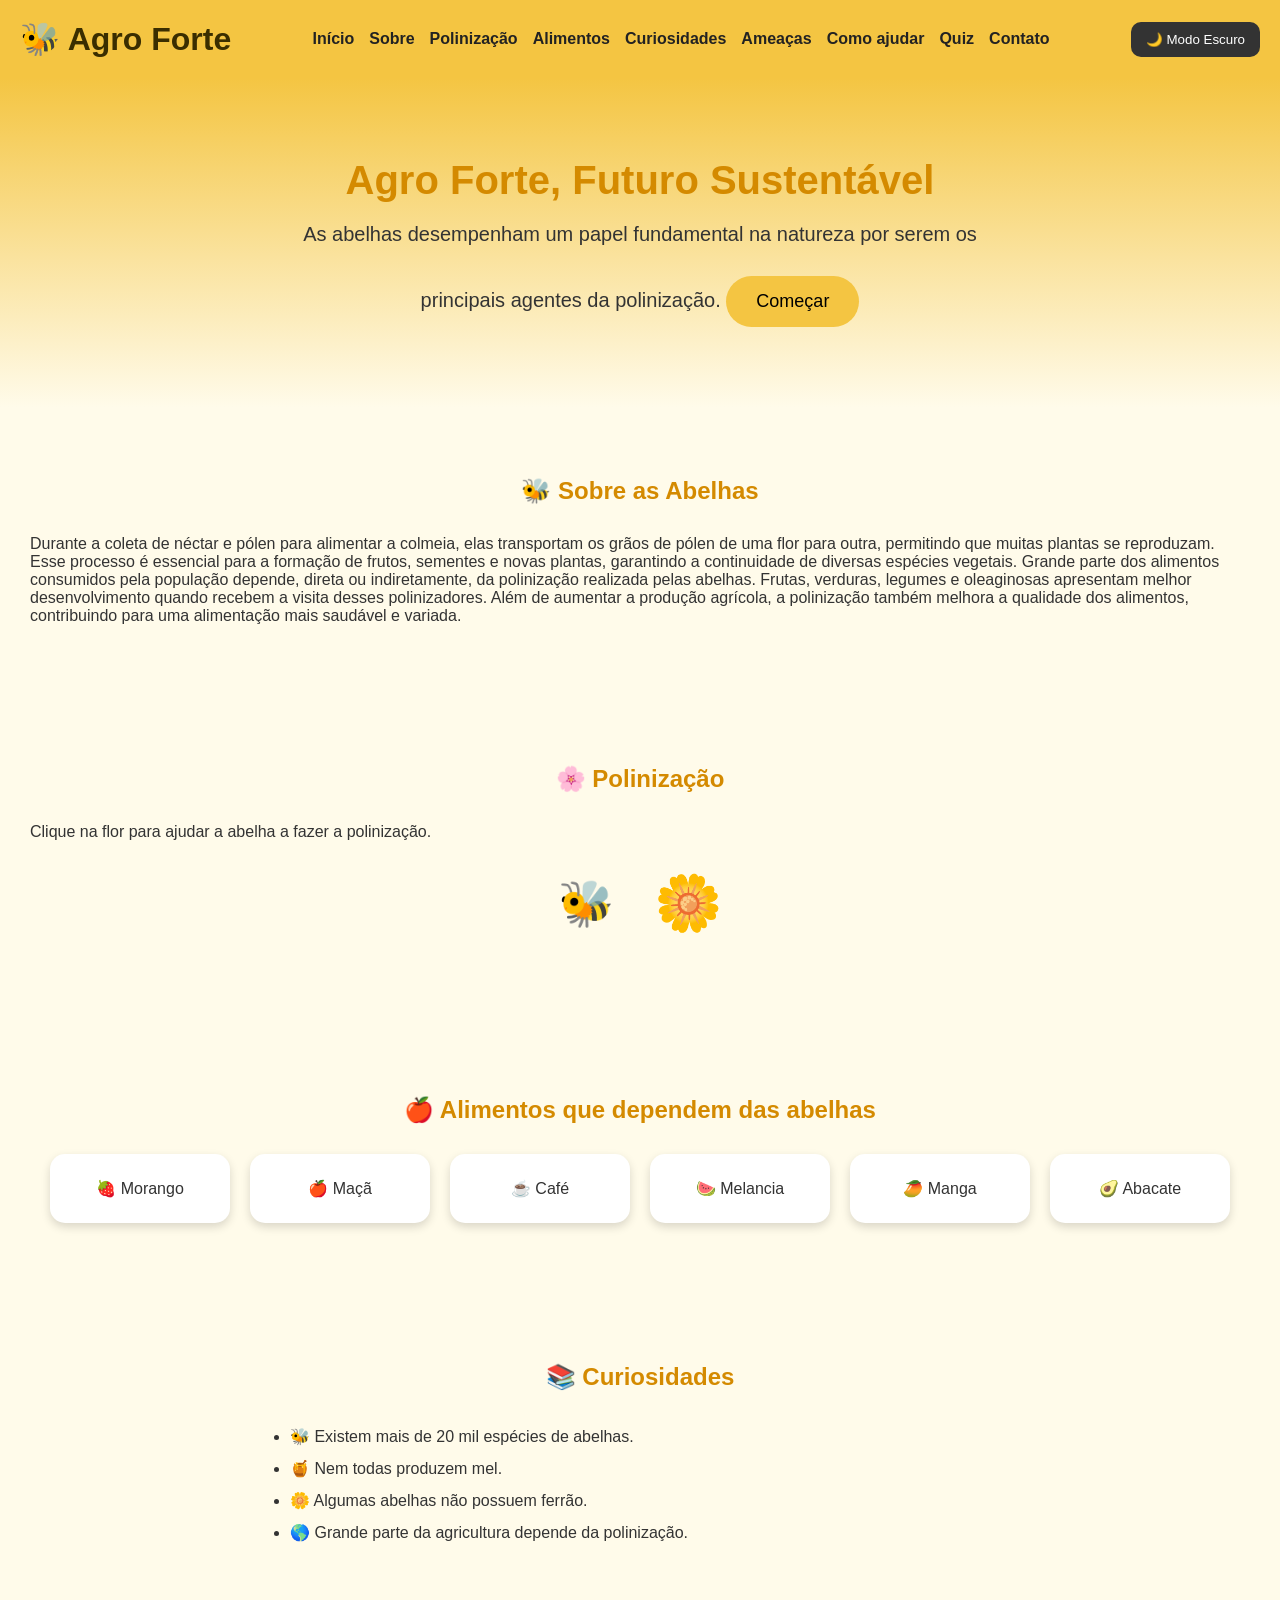
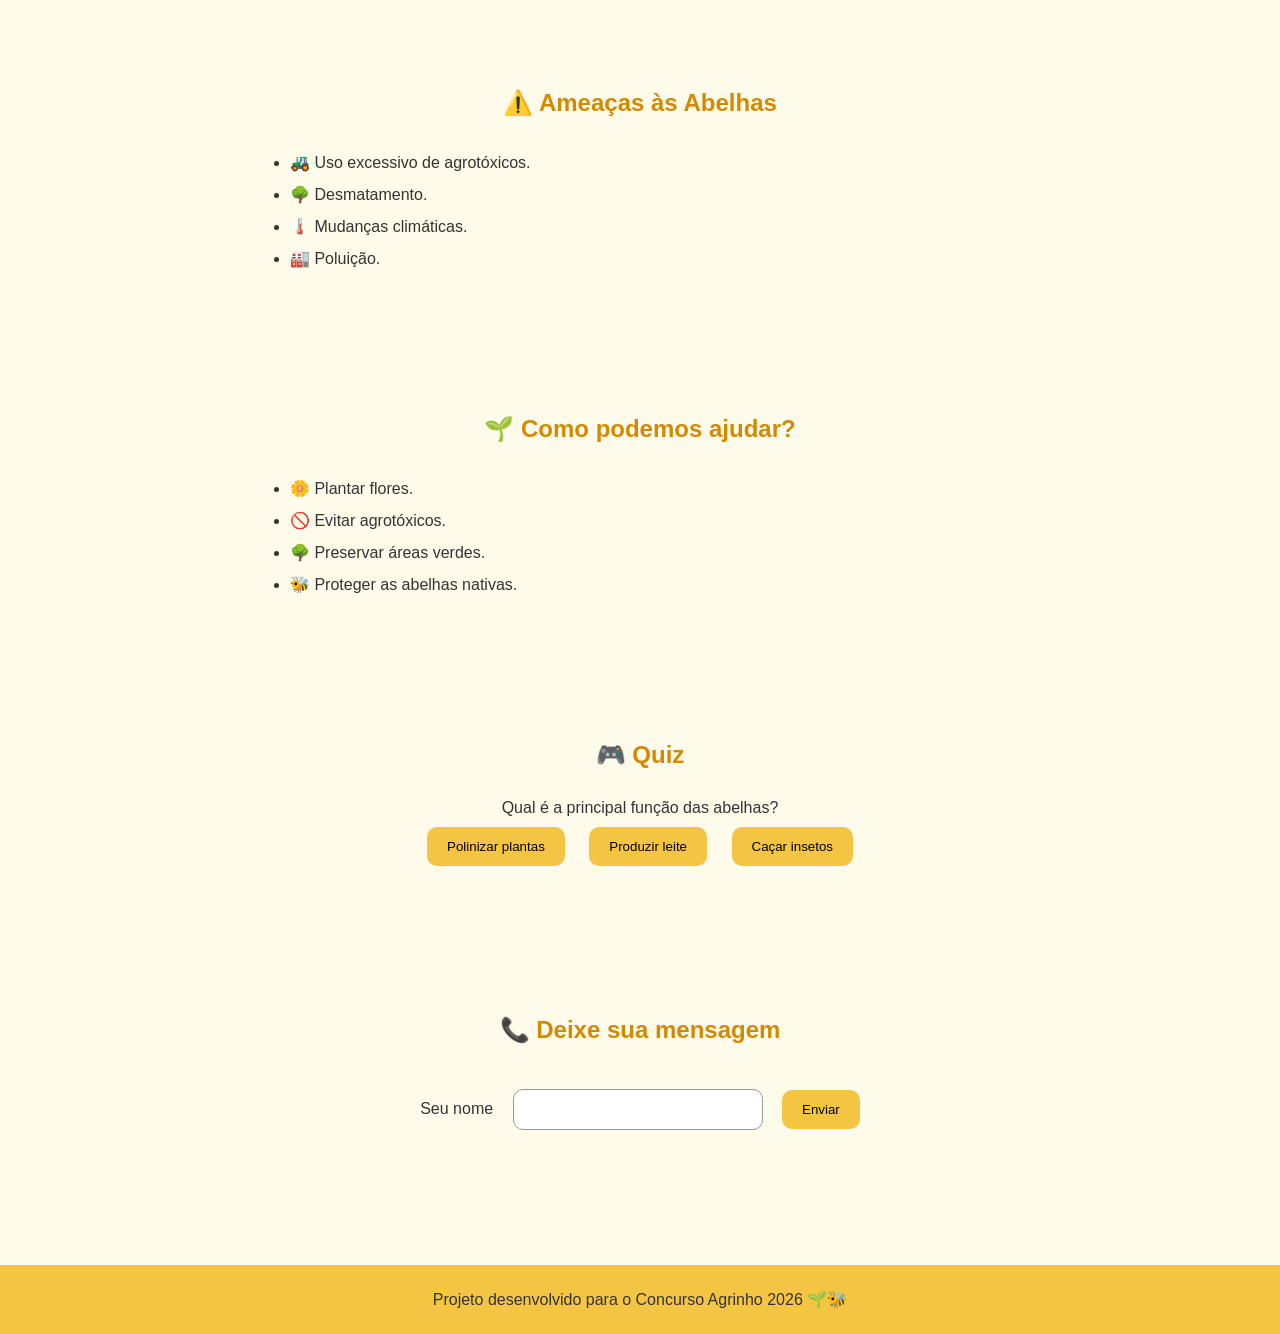
==== index.html @ 502b4820 "agro" ====
<!DOCTYPE html>
<html lang="pt-BR">
<head>
    <meta charset="UTF-8">
    <meta name="viewport" content="width=device-width, initial-scale=1.0">
    <title>Agro Forte - A Importância das Abelhas</title>

    <link rel="stylesheet" href="style.css">
</head>
<body>

<header>
    <h1>🐝 Agro Forte</h1>

    <nav>
        <a href="#inicio">Início</a>
        <a href="#sobre">Sobre</a>
        <a href="#polinizacao">Polinização</a>
        <a href="#alimentos">Alimentos</a>
        <a href="#curiosidades">Curiosidades</a>
        <a href="#ameacas">Ameaças</a>
        <a href="#ajudar">Como ajudar</a>
        <a href="#quiz">Quiz</a>
        <a href="#contato">Contato</a>
    </nav>

    <button id="modoEscuro">🌙 Modo Escuro</button>
</header>

<main>

<section id="inicio" class="banner">
    <h2>Agro Forte, Futuro Sustentável</h2>

    <p>
        As abelhas desempenham um papel fundamental na natureza por serem os principais agentes da polinização.

    <button onclick="document.getElementById('sobre').scrollIntoView({behavior:'smooth'})">
        Começar
    </button>
</section>

<section id="sobre">
    <h2>🐝 Sobre as Abelhas</h2>

    <p>
        Durante a coleta de néctar e pólen para alimentar a colmeia, elas transportam os grãos de pólen de uma flor para outra, permitindo que muitas plantas se reproduzam. Esse processo é essencial para a formação de frutos, sementes e novas plantas, garantindo a continuidade de diversas espécies vegetais.

Grande parte dos alimentos consumidos pela população depende, direta ou indiretamente, da polinização realizada pelas abelhas. Frutas, verduras, legumes e oleaginosas apresentam melhor desenvolvimento quando recebem a visita desses polinizadores. Além de aumentar a produção agrícola, a polinização também melhora a qualidade dos alimentos, contribuindo para uma alimentação mais saudável e variada.
    </p>
</section>

<section id="polinizacao">
    <h2>🌸 Polinização</h2>

    <p>
        Clique na flor para ajudar a abelha a fazer a polinização.
    </p>

    <div class="florArea">

        <div id="abelha">
            🐝
        </div>

        <button id="flor">
            🌼
        </button>

    </div>

    <p id="mensagemPolinizacao"></p>

</section>

<section id="alimentos">

<h2>🍎 Alimentos que dependem das abelhas</h2>

<div class="cards">

<div class="card">🍓 Morango</div>

<div class="card">🍎 Maçã</div>

<div class="card">☕ Café</div>

<div class="card">🍉 Melancia</div>

<div class="card">🥭 Manga</div>

<div class="card">🥑 Abacate</div>

</div>

</section>

<section id="curiosidades">

<h2>📚 Curiosidades</h2>

<ul>

<li>🐝 Existem mais de 20 mil espécies de abelhas.</li>

<li>🍯 Nem todas produzem mel.</li>

<li>🌼 Algumas abelhas não possuem ferrão.</li>

<li>🌎 Grande parte da agricultura depende da polinização.</li>

</ul>

</section>

<section id="ameacas">

<h2>⚠️ Ameaças às Abelhas</h2>

<ul>

<li>🚜 Uso excessivo de agrotóxicos.</li>

<li>🌳 Desmatamento.</li>

<li>🌡️ Mudanças climáticas.</li>

<li>🏭 Poluição.</li>

</ul>

</section>

<section id="ajudar">

<h2>🌱 Como podemos ajudar?</h2>

<ul>

<li>🌼 Plantar flores.</li>

<li>🚫 Evitar agrotóxicos.</li>

<li>🌳 Preservar áreas verdes.</li>

<li>🐝 Proteger as abelhas nativas.</li>

</ul>

</section>

<section id="quiz">

<h2>🎮 Quiz</h2>

<p>

Qual é a principal função das abelhas?

</p>

<button onclick="resposta(true)">Polinizar plantas</button>

<button onclick="resposta(false)">Produzir leite</button>

<button onclick="resposta(false)">Caçar insetos</button>

<p id="resultadoQuiz"></p>

</section>

<section id="contato">

<h2>📞 Deixe sua mensagem</h2>

<label>

Seu nome

</label>

<input
type="text"
id="nome">

<button onclick="cumprimentar()">

Enviar

</button>

<p id="saudacao"></p>

</section>

</main>

<footer>

<p>

Projeto desenvolvido para o Concurso Agrinho 2026 🌱🐝

</p>

</footer>

<script src="js/script.js"></script>

</body>
</html>
---- style.css ----
/* ===========================
   ESTILO GERAL
=========================== */

*{
    margin:0;
    padding:0;
    box-sizing:border-box;
    font-family:Arial, Helvetica, sans-serif;
}

html{
    scroll-behavior:smooth;
}

body{
    background:#FFFBEA;
    color:#333;
    transition:0.4s;
}

/* ===========================
   CABEÇALHO
=========================== */

header{
    background:#F4C542;
    display:flex;
    justify-content:space-between;
    align-items:center;
    flex-wrap:wrap;
    padding:20px;
    position:sticky;
    top:0;
    z-index:1000;
}

header h1{
    color:#3A2E00;
}

nav{
    display:flex;
    gap:15px;
    flex-wrap:wrap;
}

nav a{
    text-decoration:none;
    color:#222;
    font-weight:bold;
    transition:.3s;
}

nav a:hover{
    color:white;
    transform:scale(1.1);
}

#modoEscuro{
    padding:10px 15px;
    border:none;
    border-radius:10px;
    cursor:pointer;
    background:#333;
    color:white;
}

/* ===========================
   BANNER
=========================== */

.banner{
    text-align:center;
    padding:80px 20px;
    background:linear-gradient(#F4C542,#FFFBEA);
}

.banner h2{
    font-size:40px;
    margin-bottom:20px;
}

.banner p{
    max-width:700px;
    margin:auto;
    font-size:20px;
}

.banner button{
    margin-top:30px;
    padding:15px 30px;
    border:none;
    border-radius:30px;
    cursor:pointer;
    background:#F4C542;
    font-size:18px;
    transition:.3s;
}

.banner button:hover{
    transform:scale(1.05);
}

/* ===========================
   SEÇÕES
=========================== */

section{
    padding:70px 30px;
}

section h2{
    text-align:center;
    margin-bottom:30px;
    color:#D48A00;
}

/* ===========================
   POLINIZAÇÃO
=========================== */

.florArea{
    display:flex;
    justify-content:center;
    align-items:center;
    gap:40px;
    margin-top:30px;
}

#abelha{
    font-size:45px;
    transition:1.2s;
}

#flor{
    font-size:55px;
    background:none;
    border:none;
    cursor:pointer;
    transition:.3s;
}

#flor:hover{
    transform:scale(1.2);
}

#mensagemPolinizacao{
    text-align:center;
    margin-top:20px;
    font-weight:bold;
}

/* ===========================
   CARDS
=========================== */

.cards{
    display:flex;
    justify-content:center;
    flex-wrap:wrap;
    gap:20px;
}

.card{
    background:white;
    width:180px;
    padding:25px;
    border-radius:15px;
    text-align:center;
    box-shadow:0 4px 10px rgba(0,0,0,.15);
    transition:.3s;
    cursor:pointer;
}

.card:hover{
    transform:translateY(-10px);
}

/* ===========================
   LISTAS
=========================== */

ul{
    max-width:700px;
    margin:auto;
    line-height:2;
}

/* ===========================
   QUIZ
=========================== */

#quiz{
    text-align:center;
}

#quiz button{
    margin:10px;
    padding:12px 20px;
    border:none;
    border-radius:10px;
    cursor:pointer;
    background:#F4C542;
    transition:.3s;
}

#quiz button:hover{
    transform:scale(1.08);
}

/* ===========================
   CONTATO
=========================== */

#contato{
    text-align:center;
}

input{
    padding:12px;
    width:250px;
    margin:15px;
    border-radius:10px;
    border:1px solid #999;
}

#contato button{
    padding:12px 20px;
    border:none;
    border-radius:10px;
    cursor:pointer;
    background:#F4C542;
}

/* ===========================
   RODAPÉ
=========================== */

footer{
    background:#F4C542;
    padding:25px;
    text-align:center;
    margin-top:50px;
}

/* ===========================
   MODO ESCURO
=========================== */

.dark{
    background:#1E1E1E;
    color:white;
}

.dark header{
    background:#222;
}

.dark footer{
    background:#222;
}

.dark .card{
    background:#333;
    color:white;
}

/* ===========================
   RESPONSIVIDADE
=========================== */

@media(max-width:768px){

header{
    flex-direction:column;
}

nav{
    justify-content:center;
    margin:20px 0;
}

.banner h2{
    font-size:30px;
}

.banner p{
    font-size:18px;
}

.florArea{
    flex-direction:column;
}

.cards{
    flex-direction:column;
    align-items:center;
}

.card{
    width:90%;
}

}
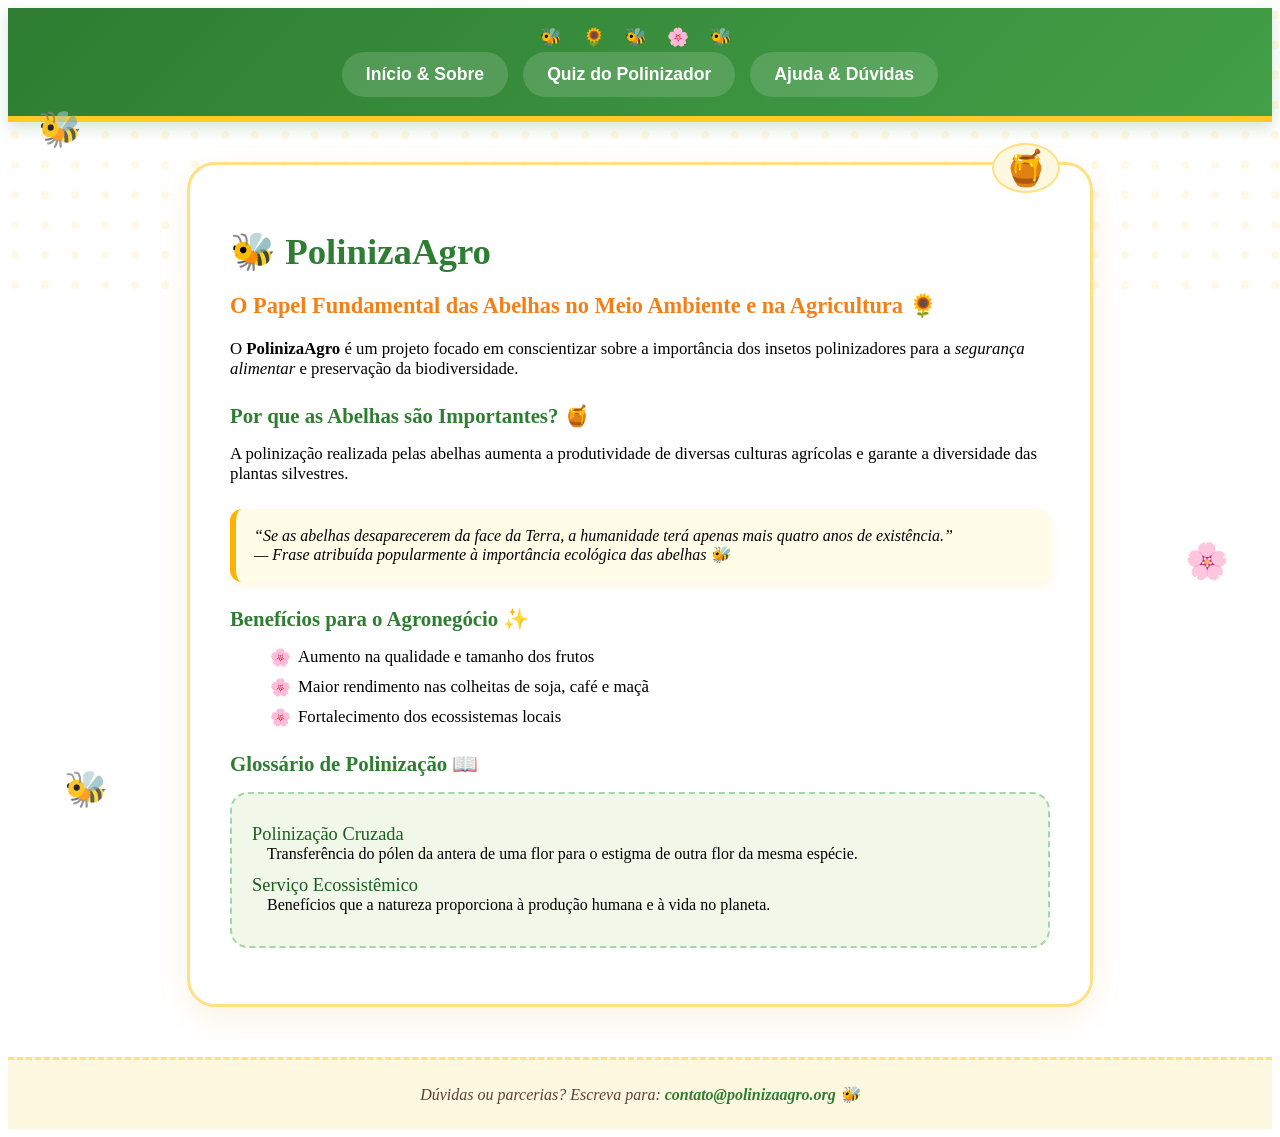
==== commit 0375dee4: "agrinhoo" ====
--- a/index.html
+++ b/index.html
@@ -2,210 +2,61 @@
 <html lang="pt-BR">
 <head>
     <meta charset="UTF-8">
-    <meta name="viewport" content="width=device-width, initial-scale=1.0">
-    <title>Agro Forte - A Importância das Abelhas</title>
-
+    <title>PolinizaAgro - O Poder das Abelhas no Campo</title>
     <link rel="stylesheet" href="style.css">
 </head>
 <body>
 
-<header>
-    <h1>🐝 Agro Forte</h1>
+    <!-- Elementos Fofos de Abelhas Flutuantes -->
+    <div class="bee-decoration bee-1">🐝</div>
+    <div class="bee-decoration bee-2">🌸</div>
+    <div class="bee-decoration bee-3">🐝</div>
 
-    <nav>
-        <a href="#inicio">Início</a>
-        <a href="#sobre">Sobre</a>
-        <a href="#polinizacao">Polinização</a>
-        <a href="#alimentos">Alimentos</a>
-        <a href="#curiosidades">Curiosidades</a>
-        <a href="#ameacas">Ameaças</a>
-        <a href="#ajudar">Como ajudar</a>
-        <a href="#quiz">Quiz</a>
-        <a href="#contato">Contato</a>
-    </nav>
+    <header>
+        <nav>
+            <a href="index.html">Início & Sobre</a>
+            <a href="quiz.html">Quiz do Polinizador</a>
+            <a href="ajuda.html">Ajuda & Dúvidas</a>
+        </nav>
+    </header>
 
-    <button id="modoEscuro">🌙 Modo Escuro</button>
-</header>
+    <main>
+        <h1>🐝 PolinizaAgro</h1>
+        <h2>O Papel Fundamental das Abelhas no Meio Ambiente e na Agricultura 🌻</h2>
 
-<main>
+        <p>O <strong>PolinizaAgro</strong> é um projeto focado em conscientizar sobre a importância dos insetos polinizadores para a <em>segurança alimentar</em> e preservação da biodiversidade.</p>
 
-<section id="inicio" class="banner">
-    <h2>Agro Forte, Futuro Sustentável</h2>
+        <h3>Por que as Abelhas são Importantes? 🍯</h3>
+        <p>A polinização realizada pelas abelhas aumenta a produtividade de diversas culturas agrícolas e garante a diversidade das plantas silvestres.</p>
 
-    <p>
-        As abelhas desempenham um papel fundamental na natureza por serem os principais agentes da polinização.
+        <blockquote>
+            <q>Se as abelhas desaparecerem da face da Terra, a humanidade terá apenas mais quatro anos de existência.</q>
+            <br>
+            <cite>— Frase atribuída popularmente à importância ecológica das abelhas 🐝</cite>
+        </blockquote>
 
-    <button onclick="document.getElementById('sobre').scrollIntoView({behavior:'smooth'})">
-        Começar
-    </button>
-</section>
+        <h3>Benefícios para o Agronegócio ✨</h3>
+        <ul>
+            <li>Aumento na qualidade e tamanho dos frutos</li>
+            <li>Maior rendimento nas colheitas de soja, café e maçã</li>
+            <li>Fortalecimento dos ecossistemas locais</li>
+        </ul>
 
-<section id="sobre">
-    <h2>🐝 Sobre as Abelhas</h2>
+        <h3>Glossário de Polinização 📖</h3>
+        <dl>
+            <dt>Polinização Cruzada</dt>
+            <dd>Transferência do pólen da antera de uma flor para o estigma de outra flor da mesma espécie.</dd>
+            
+            <dt>Serviço Ecossistêmico</dt>
+            <dd>Benefícios que a natureza proporciona à produção humana e à vida no planeta.</dd>
+        </dl>
+    </main>
 
-    <p>
-        Durante a coleta de néctar e pólen para alimentar a colmeia, elas transportam os grãos de pólen de uma flor para outra, permitindo que muitas plantas se reproduzam. Esse processo é essencial para a formação de frutos, sementes e novas plantas, garantindo a continuidade de diversas espécies vegetais.
-
-Grande parte dos alimentos consumidos pela população depende, direta ou indiretamente, da polinização realizada pelas abelhas. Frutas, verduras, legumes e oleaginosas apresentam melhor desenvolvimento quando recebem a visita desses polinizadores. Além de aumentar a produção agrícola, a polinização também melhora a qualidade dos alimentos, contribuindo para uma alimentação mais saudável e variada.
-    </p>
-</section>
-
-<section id="polinizacao">
-    <h2>🌸 Polinização</h2>
-
-    <p>
-        Clique na flor para ajudar a abelha a fazer a polinização.
-    </p>
-
-    <div class="florArea">
-
-        <div id="abelha">
-            🐝
-        </div>
-
-        <button id="flor">
-            🌼
-        </button>
-
-    </div>
-
-    <p id="mensagemPolinizacao"></p>
-
-</section>
-
-<section id="alimentos">
-
-<h2>🍎 Alimentos que dependem das abelhas</h2>
-
-<div class="cards">
-
-<div class="card">🍓 Morango</div>
-
-<div class="card">🍎 Maçã</div>
-
-<div class="card">☕ Café</div>
-
-<div class="card">🍉 Melancia</div>
-
-<div class="card">🥭 Manga</div>
-
-<div class="card">🥑 Abacate</div>
-
-</div>
-
-</section>
-
-<section id="curiosidades">
-
-<h2>📚 Curiosidades</h2>
-
-<ul>
-
-<li>🐝 Existem mais de 20 mil espécies de abelhas.</li>
-
-<li>🍯 Nem todas produzem mel.</li>
-
-<li>🌼 Algumas abelhas não possuem ferrão.</li>
-
-<li>🌎 Grande parte da agricultura depende da polinização.</li>
-
-</ul>
-
-</section>
-
-<section id="ameacas">
-
-<h2>⚠️ Ameaças às Abelhas</h2>
-
-<ul>
-
-<li>🚜 Uso excessivo de agrotóxicos.</li>
-
-<li>🌳 Desmatamento.</li>
-
-<li>🌡️ Mudanças climáticas.</li>
-
-<li>🏭 Poluição.</li>
-
-</ul>
-
-</section>
-
-<section id="ajudar">
-
-<h2>🌱 Como podemos ajudar?</h2>
-
-<ul>
-
-<li>🌼 Plantar flores.</li>
-
-<li>🚫 Evitar agrotóxicos.</li>
-
-<li>🌳 Preservar áreas verdes.</li>
-
-<li>🐝 Proteger as abelhas nativas.</li>
-
-</ul>
-
-</section>
-
-<section id="quiz">
-
-<h2>🎮 Quiz</h2>
-
-<p>
-
-Qual é a principal função das abelhas?
-
-</p>
-
-<button onclick="resposta(true)">Polinizar plantas</button>
-
-<button onclick="resposta(false)">Produzir leite</button>
-
-<button onclick="resposta(false)">Caçar insetos</button>
-
-<p id="resultadoQuiz"></p>
-
-</section>
-
-<section id="contato">
-
-<h2>📞 Deixe sua mensagem</h2>
-
-<label>
-
-Seu nome
-
-</label>
-
-<input
-type="text"
-id="nome">
-
-<button onclick="cumprimentar()">
-
-Enviar
-
-</button>
-
-<p id="saudacao"></p>
-
-</section>
-
-</main>
-
-<footer>
-
-<p>
-
-Projeto desenvolvido para o Concurso Agrinho 2026 🌱🐝
-
-</p>
-
-</footer>
-
-<script src="js/script.js"></script>
+    <footer>
+        <address>
+            Dúvidas ou parcerias? Escreva para: <a href="mailto:contato@polinizaagro.org">contato@polinizaagro.org</a> 🐝
+        </address>
+    </footer>
 
 </body>
 </html>
--- a/style.css
+++ b/style.css
@@ -1,305 +1,318 @@
-/* ===========================
-   ESTILO GERAL
-=========================== */
-
-*{
-    margin:0;
-    padding:0;
-    box-sizing:border-box;
-    font-family:Arial, Helvetica, sans-serif;
-}
-
-html{
-    scroll-behavior:smooth;
-}
-
-body{
-    background:#FFFBEA;
-    color:#333;
-    transition:0.4s;
-}
-
-/* ===========================
-   CABEÇALHO
-=========================== */
-
-header{
-    background:#F4C542;
-    display:flex;
-    justify-content:space-between;
-    align-items:center;
-    flex-wrap:wrap;
-    padding:20px;
-    position:sticky;
-    top:0;
-    z-index:1000;
-}
-
-header h1{
-    color:#3A2E00;
-}
-
-nav{
-    display:flex;
-    gap:15px;
-    flex-wrap:wrap;
-}
-
-nav a{
-    text-decoration:none;
-    color:#222;
-    font-weight:bold;
-    transition:.3s;
-}
-
-nav a:hover{
-    color:white;
-    transform:scale(1.1);
-}
-
-#modoEscuro{
-    padding:10px 15px;
-    border:none;
-    border-radius:10px;
-    cursor:pointer;
-    background:#333;
-    color:white;
-}
-
-/* ===========================
-   BANNER
-=========================== */
-
-.banner{
-    text-align:center;
-    padding:80px 20px;
-    background:linear-gradient(#F4C542,#FFFBEA);
-}
-
-.banner h2{
-    font-size:40px;
-    margin-bottom:20px;
-}
-
-.banner p{
-    max-width:700px;
-    margin:auto;
-    font-size:20px;
-}
-
-.banner button{
-    margin-top:30px;
-    padding:15px 30px;
-    border:none;
-    border-radius:30px;
-    cursor:pointer;
-    background:#F4C542;
-    font-size:18px;
-    transition:.3s;
-}
-
-.banner button:hover{
-    transform:scale(1.05);
-}
-
-/* ===========================
-   SEÇÕES
-=========================== */
-
-section{
-    padding:70px 30px;
-}
-
-section h2{
-    text-align:center;
-    margin-bottom:30px;
-    color:#D48A00;
-}
-
-/* ===========================
-   POLINIZAÇÃO
-=========================== */
-
-.florArea{
-    display:flex;
-    justify-content:center;
-    align-items:center;
-    gap:40px;
-    margin-top:30px;
-}
-
-#abelha{
-    font-size:45px;
-    transition:1.2s;
-}
-
-#flor{
-    font-size:55px;
-    background:none;
-    border:none;
-    cursor:pointer;
-    transition:.3s;
-}
-
-#flor:hover{
-    transform:scale(1.2);
-}
-
-#mensagemPolinizacao{
-    text-align:center;
-    margin-top:20px;
-    font-weight:bold;
-}
-
-/* ===========================
-   CARDS
-=========================== */
-
-.cards{
-    display:flex;
-    justify-content:center;
-    flex-wrap:wrap;
-    gap:20px;
-}
-
-.card{
-    background:white;
-    width:180px;
-    padding:25px;
-    border-radius:15px;
-    text-align:center;
-    box-shadow:0 4px 10px rgba(0,0,0,.15);
-    transition:.3s;
-    cursor:pointer;
-}
-
-.card:hover{
-    transform:translateY(-10px);
-}
-
-/* ===========================
-   LISTAS
-=========================== */
-
-ul{
-    max-width:700px;
-    margin:auto;
-    line-height:2;
-}
-
-/* ===========================
-   QUIZ
-=========================== */
-
-#quiz{
-    text-align:center;
-}
-
-#quiz button{
-    margin:10px;
-    padding:12px 20px;
-    border:none;
-    border-radius:10px;
-    cursor:pointer;
-    background:#F4C542;
-    transition:.3s;
-}
-
-#quiz button:hover{
-    transform:scale(1.08);
-}
-
-/* ===========================
-   CONTATO
-=========================== */
-
-#contato{
-    text-align:center;
-}
-
-input{
-    padding:12px;
-    width:250px;
-    margin:15px;
-    border-radius:10px;
-    border:1px solid #999;
-}
-
-#contato button{
-    padding:12px 20px;
-    border:none;
-    border-radius:10px;
-    cursor:pointer;
-    background:#F4C542;
-}
-
-/* ===========================
-   RODAPÉ
-=========================== */
-
-footer{
-    background:#F4C542;
-    padding:25px;
-    text-align:center;
-    margin-top:50px;
-}
-
-/* ===========================
-   MODO ESCURO
-=========================== */
-
-.dark{
-    background:#1E1E1E;
-    color:white;
-}
-
-.dark header{
-    background:#222;
-}
-
-.dark footer{
-    background:#222;
-}
-
-.dark .card{
-    background:#333;
-    color:white;
-}
-
-/* ===========================
-   RESPONSIVIDADE
-=========================== */
-
-@media(max-width:768px){
-
-header{
-    flex-direction:column;
-}
-
-nav{
-    justify-content:center;
-    margin:20px 0;
-}
-
-.banner h2{
-    font-size:30px;
-}
-
-.banner p{
-    font-size:18px;
-}
-
-.florArea{
-    flex-direction:column;
-}
-
-.cards{
-    flex-direction:column;
-    align-items:center;
-}
-
-.card{
-    width:90%;
-}
-
+margin: 0;
+    padding: 0;
+    box-sizing: border-box;
+}
+
+body {
+    font-family: 'Quicksand', 'Segoe UI', sans-serif;
+    line-height: 1.7;
+    background-color: #fdfaf3;
+    color: #4a3f35;
+    position: relative;
+    overflow-x: hidden;
+}
+
+/* Fundo com favo de mel sutil no topo */
+body::before {
+    content: "";
+    position: absolute;
+    top: 0;
+    left: 0;
+    right: 0;
+    height: 300px;
+    background: radial-gradient(circle, rgba(255, 213, 79, 0.15) 20%, transparent 20%);
+    background-size: 30px 30px;
+    z-index: -1;
+}
+
+/* Animação de Abelhinha Flutuante de Fundo */
+.bee-decoration {
+    position: fixed;
+    font-size: 2.2rem;
+    pointer-events: none;
+    z-index: 100;
+    animation: floatBee 6s ease-in-out infinite alternate;
+    opacity: 0.85;
+}
+
+.bee-1 { top: 12%; left: 3%; animation-delay: 0s; }
+.bee-2 { top: 60%; right: 4%; animation-delay: 2s; }
+.bee-3 { bottom: 10%; left: 5%; animation-delay: 4s; }
+
+@keyframes floatBee {
+    0% { transform: translateY(0px) rotate(-5deg) scale(1); }
+    50% { transform: translateY(-18px) rotate(8deg) scale(1.05); }
+    100% { transform: translateY(0px) rotate(-5deg) scale(1); }
+}
+
+/* Cabeçalho e Menu */
+header {
+    background: linear-gradient(135deg, #2e7d32 0%, #43a047 100%);
+    padding: 1.2rem 1rem;
+    box-shadow: 0 6px 15px rgba(46, 125, 50, 0.2);
+    border-bottom: 6px solid #ffca28;
+    text-align: center;
+}
+
+header::before {
+    content: "🐝 🌻 🐝 🌸 🐝";
+    display: block;
+    font-size: 1.1rem;
+    margin-bottom: 4px;
+    letter-spacing: 8px;
+}
+
+nav {
+    display: flex;
+    justify-content: center;
+    gap: 15px;
+    flex-wrap: wrap;
+}
+
+nav a {
+    color: #ffffff;
+    text-decoration: none;
+    font-weight: 700;
+    font-family: 'Fredoka', sans-serif;
+    font-size: 1.1rem;
+    padding: 10px 22px;
+    border-radius: 25px;
+    background-color: rgba(255, 255, 255, 0.15);
+    transition: all 0.3s cubic-bezier(0.175, 0.885, 0.32, 1.275);
+    border: 2px solid transparent;
+}
+
+nav a:hover {
+    background-color: #ffca28;
+    color: #3e2723;
+    transform: translateY(-3px) scale(1.05);
+    border-color: #ffe082;
+    box-shadow: 0 4px 10px rgba(255, 202, 40, 0.4);
+}
+
+/* Container Principal Card Fofo */
+main {
+    max-width: 820px;
+    margin: 40px auto;
+    background: #ffffff;
+    padding: 40px;
+    border-radius: 28px;
+    box-shadow: 0 10px 30px rgba(212, 160, 23, 0.12);
+    border: 3px solid #ffe082;
+    position: relative;
+}
+
+main::after {
+    content: "🍯";
+    position: absolute;
+    top: -22px;
+    right: 30px;
+    font-size: 2.2rem;
+    background: #fff8e1;
+    padding: 2px 10px;
+    border-radius: 50%;
+    border: 2px solid #ffe082;
+}
+
+/* Títulos Fofos */
+h1 {
+    font-family: 'Fredoka', cursive;
+    color: #2e7d32;
+    font-size: 2.3rem;
+    margin-bottom: 8px;
+    display: flex;
+    align-items: center;
+    gap: 10px;
+}
+
+h2 {
+    font-family: 'Fredoka', cursive;
+    color: #f57f17;
+    margin-bottom: 20px;
+    font-size: 1.4rem;
+    font-weight: 600;
+}
+
+h3 {
+    font-family: 'Fredoka', cursive;
+    color: #2e7d32;
+    margin-top: 25px;
+    margin-bottom: 12px;
+    font-size: 1.3rem;
+}
+
+p {
+    margin-bottom: 16px;
+    font-size: 1.05rem;
+}
+
+/* Citação / Quadro Mel */
+blockquote {
+    background-color: #fffde7;
+    border-left: 6px solid #ffb300;
+    padding: 18px;
+    margin: 25px 0;
+    border-radius: 12px;
+    font-style: italic;
+    box-shadow: 2px 4px 10px rgba(255, 179, 0, 0.1);
+}
+
+/* Listas com ícones de flores */
+ul {
+    list-style: none;
+    margin-bottom: 25px;
+}
+
+ul li {
+    padding-left: 28px;
+    position: relative;
+    margin-bottom: 10px;
+    font-size: 1.05rem;
+}
+
+ul li::before {
+    content: "🌸";
+    position: absolute;
+    left: 0;
+    top: 0;
+}
+
+ol {
+    margin-left: 20px;
+    margin-bottom: 25px;
+}
+
+ol li {
+    margin-bottom: 12px;
+    padding-left: 5px;
+}
+
+/* Glossário Fofo */
+dl {
+    background: #f1f8e9;
+    padding: 20px;
+    border-radius: 18px;
+    border: 2px dashed #a5d6a7;
+}
+
+dt {
+    font-family: 'Fredoka', cursive;
+    color: #1b5e20;
+    font-size: 1.15rem;
+    margin-top: 10px;
+}
+
+dd {
+    margin-left: 15px;
+    margin-bottom: 12px;
+}
+
+/* Código em destaque */
+pre {
+    background-color: #3e2723;
+    color: #ffe082;
+    padding: 18px;
+    border-radius: 14px;
+    overflow-x: auto;
+    border: 2px solid #8d6e63;
+}
+
+code {
+    font-family: 'Courier New', Courier, monospace;
+}
+
+/* Estilização do Quiz Fofo */
+.question-block {
+    background: #fff8e1;
+    border: 2px solid #ffe082;
+    padding: 22px;
+    border-radius: 20px;
+    margin-bottom: 25px;
+    transition: transform 0.2s;
+}
+
+.question-block:hover {
+    transform: translateY(-2px);
+}
+
+.option-label {
+    display: flex;
+    align-items: center;
+    gap: 10px;
+    margin: 12px 0;
+    padding: 10px 15px;
+    background: #ffffff;
+    border-radius: 12px;
+    border: 1px solid #ffecb3;
+    cursor: pointer;
+    font-size: 1.05rem;
+    transition: all 0.2s;
+}
+
+.option-label:hover {
+    background: #fff3e0;
+    border-color: #ffb74d;
+}
+
+input[type="radio"] {
+    accent-color: #f57f17;
+    width: 18px;
+    height: 18px;
+}
+
+button {
+    background: linear-gradient(135deg, #ffb300 0%, #f57f17 100%);
+    color: #ffffff;
+    border: none;
+    padding: 14px 32px;
+    font-family: 'Fredoka', cursive;
+    font-size: 1.2rem;
+    border-radius: 30px;
+    cursor: pointer;
+    box-shadow: 0 6px 18px rgba(245, 127, 23, 0.3);
+    transition: all 0.3s;
+    display: block;
+    margin: 20px auto 0;
+}
+
+button:hover {
+    transform: scale(1.06);
+    box-shadow: 0 8px 22px rgba(245, 127, 23, 0.45);
+    background: linear-gradient(135deg, #f57f17 0%, #e65100 100%);
+}
+
+#resultado-quiz {
+    margin-top: 25px;
+    padding: 20px;
+    font-size: 1.15rem;
+    border-radius: 18px;
+    display: none;
+    text-align: center;
+    font-family: 'Fredoka', cursive;
+    animation: popUp 0.4s cubic-bezier(0.175, 0.885, 0.32, 1.275);
+}
+
+@keyframes popUp {
+    0% { transform: scale(0.8); opacity: 0; }
+    100% { transform: scale(1); opacity: 1; }
+}
+
+/* Rodapé Fofo */
+footer {
+    text-align: center;
+    margin-top: 50px;
+    padding: 25px;
+    background-color: #fff8e1;
+    border-top: 3px dashed #ffe082;
+    color: #5d4037;
+}
+
+address a {
+    color: #2e7d32;
+    font-weight: 700;
+    text-decoration: none;
+}
+
+address a:hover {
+    text-decoration: underline;
 }
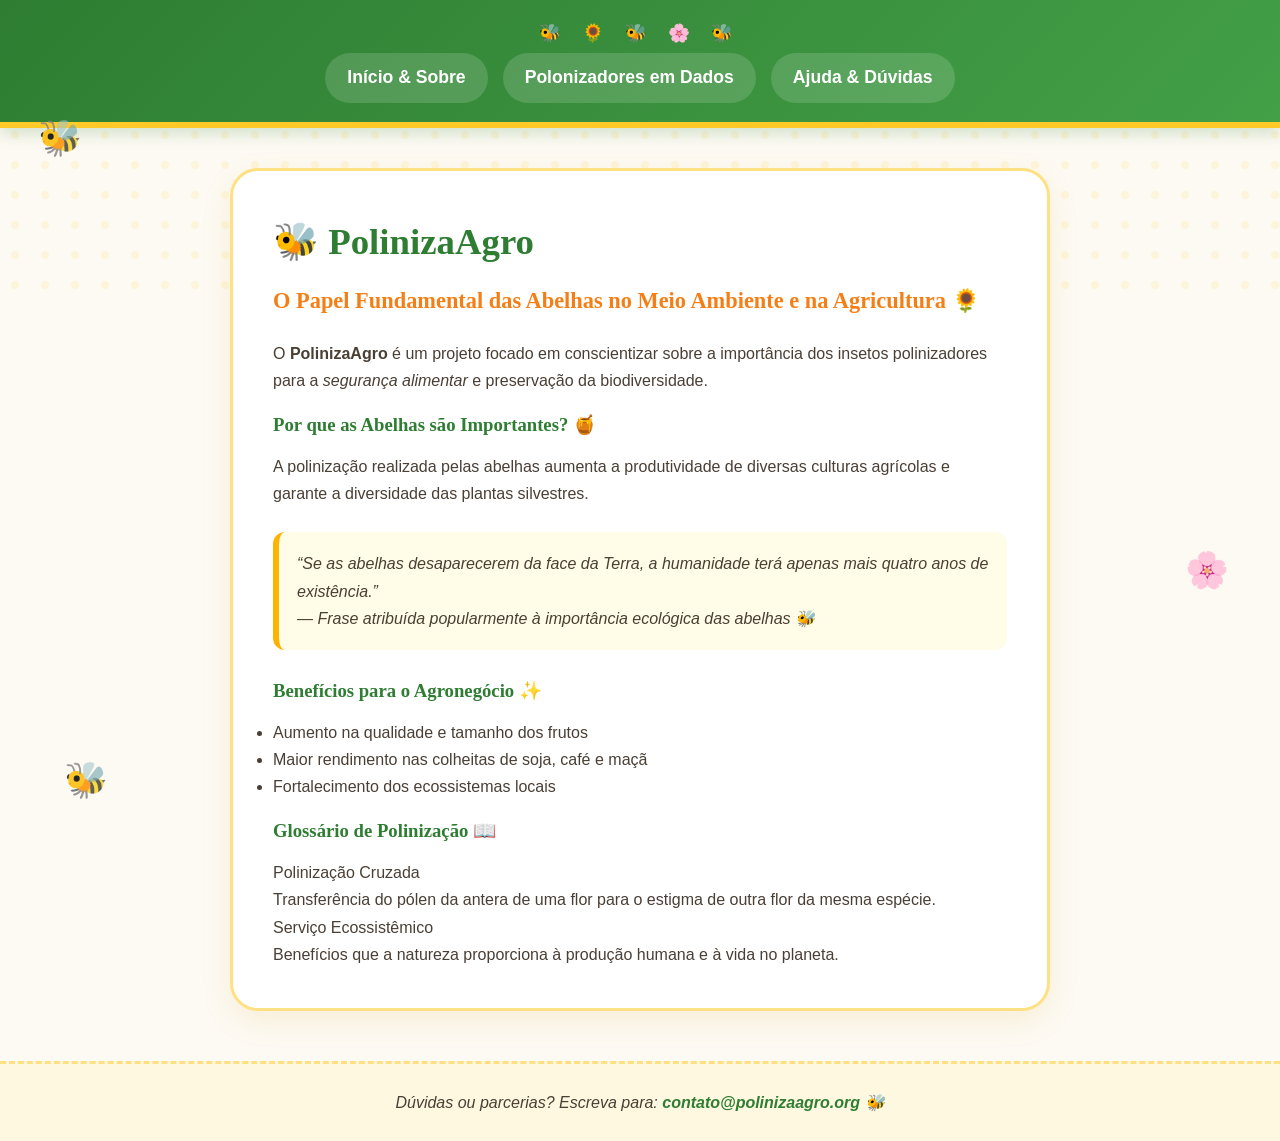
==== commit 9cfc2607: "agrinho20206ly" ====
--- a/index.html
+++ b/index.html
@@ -15,7 +15,7 @@
     <header>
         <nav>
             <a href="index.html">Início & Sobre</a>
-            <a href="quiz.html">Quiz do Polinizador</a>
+            <a href="quiz.html">Polonizadores em Dados</a>
             <a href="ajuda.html">Ajuda & Dúvidas</a>
         </nav>
     </header>
--- a/style.css
+++ b/style.css
@@ -1,10 +1,11 @@
-margin: 0;
+* {
+    margin: 0;
     padding: 0;
     box-sizing: border-box;
 }
 
 body {
-    font-family: 'Quicksand', 'Segoe UI', sans-serif;
+    font-family: 'Quicksand', sans-serif;
     line-height: 1.7;
     background-color: #fdfaf3;
     color: #4a3f35;
@@ -12,7 +13,6 @@
     overflow-x: hidden;
 }
 
-/* Fundo com favo de mel sutil no topo */
 body::before {
     content: "";
     position: absolute;
@@ -25,7 +25,6 @@
     z-index: -1;
 }
 
-/* Animação de Abelhinha Flutuante de Fundo */
 .bee-decoration {
     position: fixed;
     font-size: 2.2rem;
@@ -45,7 +44,6 @@
     100% { transform: translateY(0px) rotate(-5deg) scale(1); }
 }
 
-/* Cabeçalho e Menu */
 header {
     background: linear-gradient(135deg, #2e7d32 0%, #43a047 100%);
     padding: 1.2rem 1rem;
@@ -78,19 +76,15 @@
     padding: 10px 22px;
     border-radius: 25px;
     background-color: rgba(255, 255, 255, 0.15);
-    transition: all 0.3s cubic-bezier(0.175, 0.885, 0.32, 1.275);
-    border: 2px solid transparent;
+    transition: all 0.3s;
 }
 
 nav a:hover {
     background-color: #ffca28;
     color: #3e2723;
     transform: translateY(-3px) scale(1.05);
-    border-color: #ffe082;
-    box-shadow: 0 4px 10px rgba(255, 202, 40, 0.4);
-}
-
-/* Container Principal Card Fofo */
+}
+
 main {
     max-width: 820px;
     margin: 40px auto;
@@ -102,27 +96,11 @@
     position: relative;
 }
 
-main::after {
-    content: "🍯";
-    position: absolute;
-    top: -22px;
-    right: 30px;
-    font-size: 2.2rem;
-    background: #fff8e1;
-    padding: 2px 10px;
-    border-radius: 50%;
-    border: 2px solid #ffe082;
-}
-
-/* Títulos Fofos */
 h1 {
     font-family: 'Fredoka', cursive;
     color: #2e7d32;
     font-size: 2.3rem;
     margin-bottom: 8px;
-    display: flex;
-    align-items: center;
-    gap: 10px;
 }
 
 h2 {
@@ -130,23 +108,15 @@
     color: #f57f17;
     margin-bottom: 20px;
     font-size: 1.4rem;
-    font-weight: 600;
 }
 
 h3 {
     font-family: 'Fredoka', cursive;
     color: #2e7d32;
-    margin-top: 25px;
+    margin-top: 15px;
     margin-bottom: 12px;
-    font-size: 1.3rem;
-}
-
-p {
-    margin-bottom: 16px;
-    font-size: 1.05rem;
-}
-
-/* Citação / Quadro Mel */
+}
+
 blockquote {
     background-color: #fffde7;
     border-left: 6px solid #ffb300;
@@ -154,165 +124,137 @@
     margin: 25px 0;
     border-radius: 12px;
     font-style: italic;
-    box-shadow: 2px 4px 10px rgba(255, 179, 0, 0.1);
-}
-
-/* Listas com ícones de flores */
-ul {
-    list-style: none;
-    margin-bottom: 25px;
-}
-
-ul li {
-    padding-left: 28px;
-    position: relative;
-    margin-bottom: 10px;
-    font-size: 1.05rem;
-}
-
-ul li::before {
-    content: "🌸";
-    position: absolute;
-    left: 0;
-    top: 0;
-}
-
-ol {
-    margin-left: 20px;
-    margin-bottom: 25px;
-}
-
-ol li {
-    margin-bottom: 12px;
-    padding-left: 5px;
-}
-
-/* Glossário Fofo */
-dl {
-    background: #f1f8e9;
-    padding: 20px;
-    border-radius: 18px;
-    border: 2px dashed #a5d6a7;
-}
-
-dt {
-    font-family: 'Fredoka', cursive;
-    color: #1b5e20;
-    font-size: 1.15rem;
-    margin-top: 10px;
-}
-
-dd {
-    margin-left: 15px;
-    margin-bottom: 12px;
-}
-
-/* Código em destaque */
-pre {
-    background-color: #3e2723;
-    color: #ffe082;
-    padding: 18px;
-    border-radius: 14px;
-    overflow-x: auto;
-    border: 2px solid #8d6e63;
-}
-
-code {
-    font-family: 'Courier New', Courier, monospace;
-}
-
-/* Estilização do Quiz Fofo */
-.question-block {
+}
+
+/* --- ESTILO DO GRÁFICO REDONDO (PIZZA) --- */
+.chart-card {
     background: #fff8e1;
     border: 2px solid #ffe082;
-    padding: 22px;
-    border-radius: 20px;
-    margin-bottom: 25px;
-    transition: transform 0.2s;
-}
-
-.question-block:hover {
-    transform: translateY(-2px);
-}
-
-.option-label {
+    padding: 25px;
+    border-radius: 22px;
+    margin: 25px 0;
+}
+
+.pie-chart-wrapper {
+    display: flex;
+    align-items: center;
+    justify-content: space-around;
+    flex-wrap: wrap;
+    gap: 25px;
+    margin-top: 20px;
+}
+
+/* Desenho do círculo cônico em CSS proporcional às % */
+.pie-chart {
+    width: 220px;
+    height: 220px;
+    border-radius: 50%;
+    background: conic-gradient(
+        #fbc02d 0% 66%,       /* Abelhas (66%) - Amarelo Ouro */
+        #ab47bc 66% 75.2%,    /* Borboletas (9.2%) - Roxo */
+        #8d6e63 75.2% 83.2%,  /* Outros (8%) - Marrom */
+        #795548 83.2% 88.4%,  /* Besouros (5.2%) - Marrom Escuro */
+        #f57c00 88.4% 93.2%,  /* Vespas (4.8%) - Laranja */
+        #29b6f6 93.2% 97.6%,  /* Aves (4.4%) - Azul */
+        #78909c 97.6% 100%    /* Moscas (2.4%) - Cinza */
+    );
+    display: flex;
+    align-items: center;
+    justify-content: center;
+    box-shadow: 0 6px 15px rgba(0,0,0,0.1);
+}
+
+/* Miolo para efeito de gráfico rosca fofo */
+.pie-center {
+    width: 110px;
+    height: 110px;
+    background: #ffffff;
+    border-radius: 50%;
+    display: flex;
+    align-items: center;
+    justify-content: center;
+    text-align: center;
+    font-family: 'Fredoka', cursive;
+    color: #2e7d32;
+    font-size: 0.95rem;
+    box-shadow: inset 0 2px 5px rgba(0,0,0,0.08);
+}
+
+.chart-legend {
+    list-style: none;
+    font-size: 1.05rem;
+}
+
+.chart-legend li {
     display: flex;
     align-items: center;
     gap: 10px;
-    margin: 12px 0;
-    padding: 10px 15px;
-    background: #ffffff;
-    border-radius: 12px;
-    border: 1px solid #ffecb3;
-    cursor: pointer;
-    font-size: 1.05rem;
-    transition: all 0.2s;
-}
-
-.option-label:hover {
-    background: #fff3e0;
-    border-color: #ffb74d;
-}
-
-input[type="radio"] {
-    accent-color: #f57f17;
+    margin-bottom: 8px;
+}
+
+.color-box {
     width: 18px;
     height: 18px;
-}
-
-button {
-    background: linear-gradient(135deg, #ffb300 0%, #f57f17 100%);
-    color: #ffffff;
+    border-radius: 5px;
+    display: inline-block;
+}
+
+/* Cores da legenda sincronizadas com a pizza */
+.c-abelhas { background-color: #fbc02d; }
+.c-borboletas { background-color: #ab47bc; }
+.c-outros { background-color: #8d6e63; }
+.c-besouros { background-color: #795548; }
+.c-vespas { background-color: #f57c00; }
+.c-aves { background-color: #29b6f6; }
+.c-moscas { background-color: #78909c; }
+
+.fonte-dados {
+    display: block;
+    text-align: right;
+    margin-top: 15px;
+    color: #8d6e63;
+    font-style: italic;
+}
+
+/* --- ESTILO DA CENTRAL DE AJUDA FOFA --- */
+.faq-card {
+    background: #fffde7;
+    border: 2px solid #fff59d;
+    padding: 20px;
+    border-radius: 20px;
+    margin-bottom: 20px;
+    box-shadow: 0 4px 10px rgba(0,0,0,0.03);
+}
+
+.faq-card h3 {
+    margin-top: 0;
+    color: #f57f17;
+}
+
+.linha-fofa {
     border: none;
-    padding: 14px 32px;
-    font-family: 'Fredoka', cursive;
-    font-size: 1.2rem;
-    border-radius: 30px;
-    cursor: pointer;
-    box-shadow: 0 6px 18px rgba(245, 127, 23, 0.3);
-    transition: all 0.3s;
-    display: block;
-    margin: 20px auto 0;
-}
-
-button:hover {
-    transform: scale(1.06);
-    box-shadow: 0 8px 22px rgba(245, 127, 23, 0.45);
-    background: linear-gradient(135deg, #f57f17 0%, #e65100 100%);
-}
-
-#resultado-quiz {
-    margin-top: 25px;
+    border-top: 3px dashed #ffe082;
+    margin: 30px 0;
+}
+
+.contato-box {
+    background: #e8f5e9;
+    border: 2px solid #a5d6a7;
     padding: 20px;
-    font-size: 1.15rem;
-    border-radius: 18px;
-    display: none;
-    text-align: center;
-    font-family: 'Fredoka', cursive;
-    animation: popUp 0.4s cubic-bezier(0.175, 0.885, 0.32, 1.275);
-}
-
-@keyframes popUp {
-    0% { transform: scale(0.8); opacity: 0; }
-    100% { transform: scale(1); opacity: 1; }
-}
-
-/* Rodapé Fofo */
+    border-radius: 20px;
+    text-align: center;
+}
+
 footer {
     text-align: center;
     margin-top: 50px;
     padding: 25px;
     background-color: #fff8e1;
     border-top: 3px dashed #ffe082;
-    color: #5d4037;
 }
 
 address a {
     color: #2e7d32;
     font-weight: 700;
     text-decoration: none;
-}
-
-address a:hover {
-    text-decoration: underline;
 }
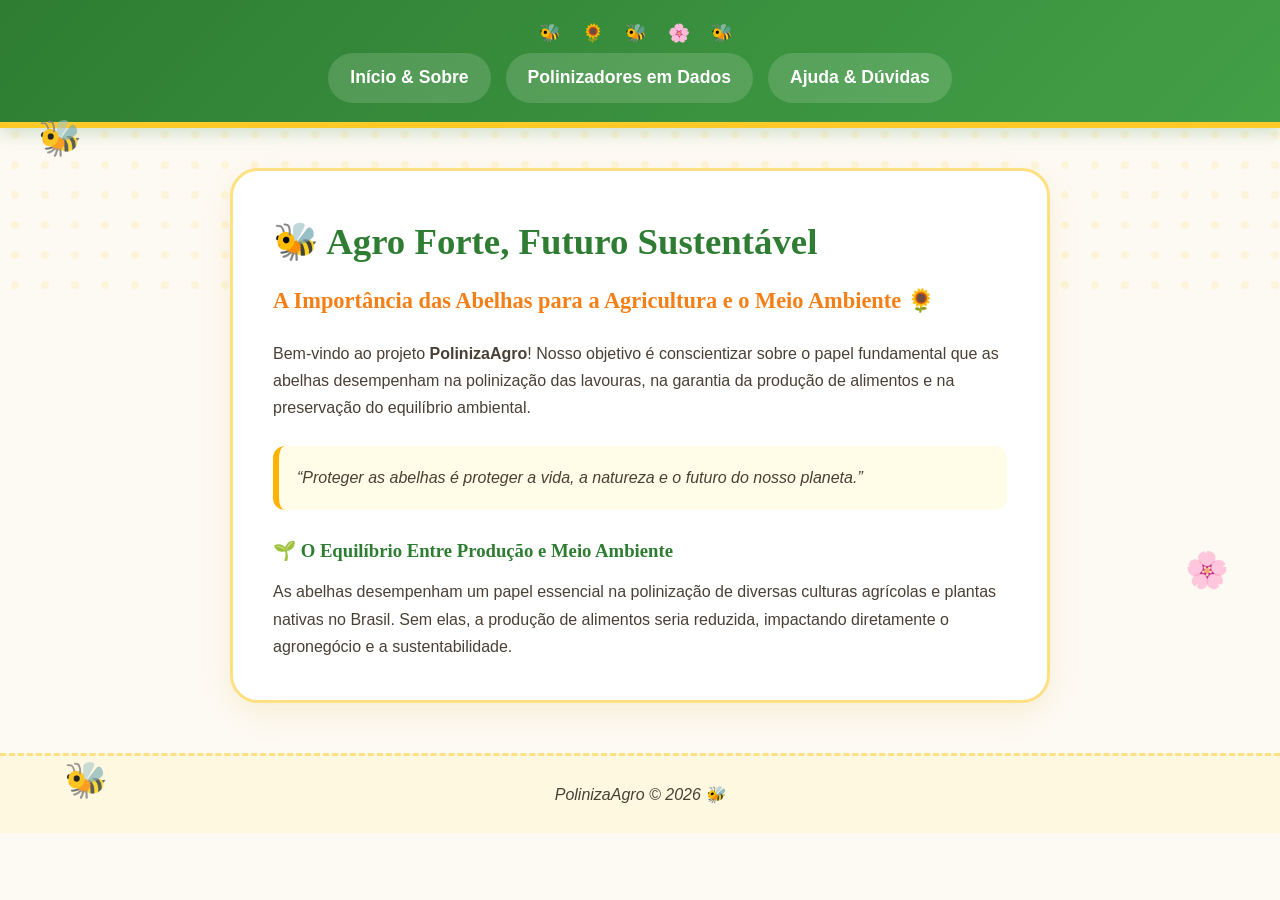
==== commit db2e49cc: "2026" ====
--- a/index.html
+++ b/index.html
@@ -2,12 +2,12 @@
 <html lang="pt-BR">
 <head>
     <meta charset="UTF-8">
-    <title>PolinizaAgro - O Poder das Abelhas no Campo</title>
+    <meta name="viewport" content="width=device-width, initial-scale=1.0">
+    <title>Início - PolinizaAgro</title>
     <link rel="stylesheet" href="style.css">
 </head>
 <body>
 
-    <!-- Elementos Fofos de Abelhas Flutuantes -->
     <div class="bee-decoration bee-1">🐝</div>
     <div class="bee-decoration bee-2">🌸</div>
     <div class="bee-decoration bee-3">🐝</div>
@@ -15,48 +15,29 @@
     <header>
         <nav>
             <a href="index.html">Início & Sobre</a>
-            <a href="quiz.html">Polonizadores em Dados</a>
+            <a href="grafico.html">Polinizadores em Dados</a>
             <a href="ajuda.html">Ajuda & Dúvidas</a>
         </nav>
     </header>
 
     <main>
-        <h1>🐝 PolinizaAgro</h1>
-        <h2>O Papel Fundamental das Abelhas no Meio Ambiente e na Agricultura 🌻</h2>
+        <h1>🐝 Agro Forte, Futuro Sustentável</h1>
+        <h2>A Importância das Abelhas para a Agricultura e o Meio Ambiente 🌻</h2>
 
-        <p>O <strong>PolinizaAgro</strong> é um projeto focado em conscientizar sobre a importância dos insetos polinizadores para a <em>segurança alimentar</em> e preservação da biodiversidade.</p>
-
-        <h3>Por que as Abelhas são Importantes? 🍯</h3>
-        <p>A polinização realizada pelas abelhas aumenta a produtividade de diversas culturas agrícolas e garante a diversidade das plantas silvestres.</p>
+        <p>Bem-vindo ao projeto <strong>PolinizaAgro</strong>! Nosso objetivo é conscientizar sobre o papel fundamental que as abelhas desempenham na polinização das lavouras, na garantia da produção de alimentos e na preservação do equilíbrio ambiental.</p>
 
         <blockquote>
-            <q>Se as abelhas desaparecerem da face da Terra, a humanidade terá apenas mais quatro anos de existência.</q>
-            <br>
-            <cite>— Frase atribuída popularmente à importância ecológica das abelhas 🐝</cite>
+            <q>Proteger as abelhas é proteger a vida, a natureza e o futuro do nosso planeta.</q>
         </blockquote>
 
-        <h3>Benefícios para o Agronegócio ✨</h3>
-        <ul>
-            <li>Aumento na qualidade e tamanho dos frutos</li>
-            <li>Maior rendimento nas colheitas de soja, café e maçã</li>
-            <li>Fortalecimento dos ecossistemas locais</li>
-        </ul>
-
-        <h3>Glossário de Polinização 📖</h3>
-        <dl>
-            <dt>Polinização Cruzada</dt>
-            <dd>Transferência do pólen da antera de uma flor para o estigma de outra flor da mesma espécie.</dd>
-            
-            <dt>Serviço Ecossistêmico</dt>
-            <dd>Benefícios que a natureza proporciona à produção humana e à vida no planeta.</dd>
-        </dl>
+        <h3>🌱 O Equilíbrio Entre Produção e Meio Ambiente</h3>
+        <p>As abelhas desempenham um papel essencial na polinização de diversas culturas agrícolas e plantas nativas no Brasil. Sem elas, a produção de alimentos seria reduzida, impactando diretamente o agronegócio e a sustentabilidade.</p>
     </main>
 
     <footer>
-        <address>
-            Dúvidas ou parcerias? Escreva para: <a href="mailto:contato@polinizaagro.org">contato@polinizaagro.org</a> 🐝
-        </address>
+        <address>PolinizaAgro &copy; 2026 🐝</address>
     </footer>
 
+    <script src="script.js"></script>
 </body>
 </html>
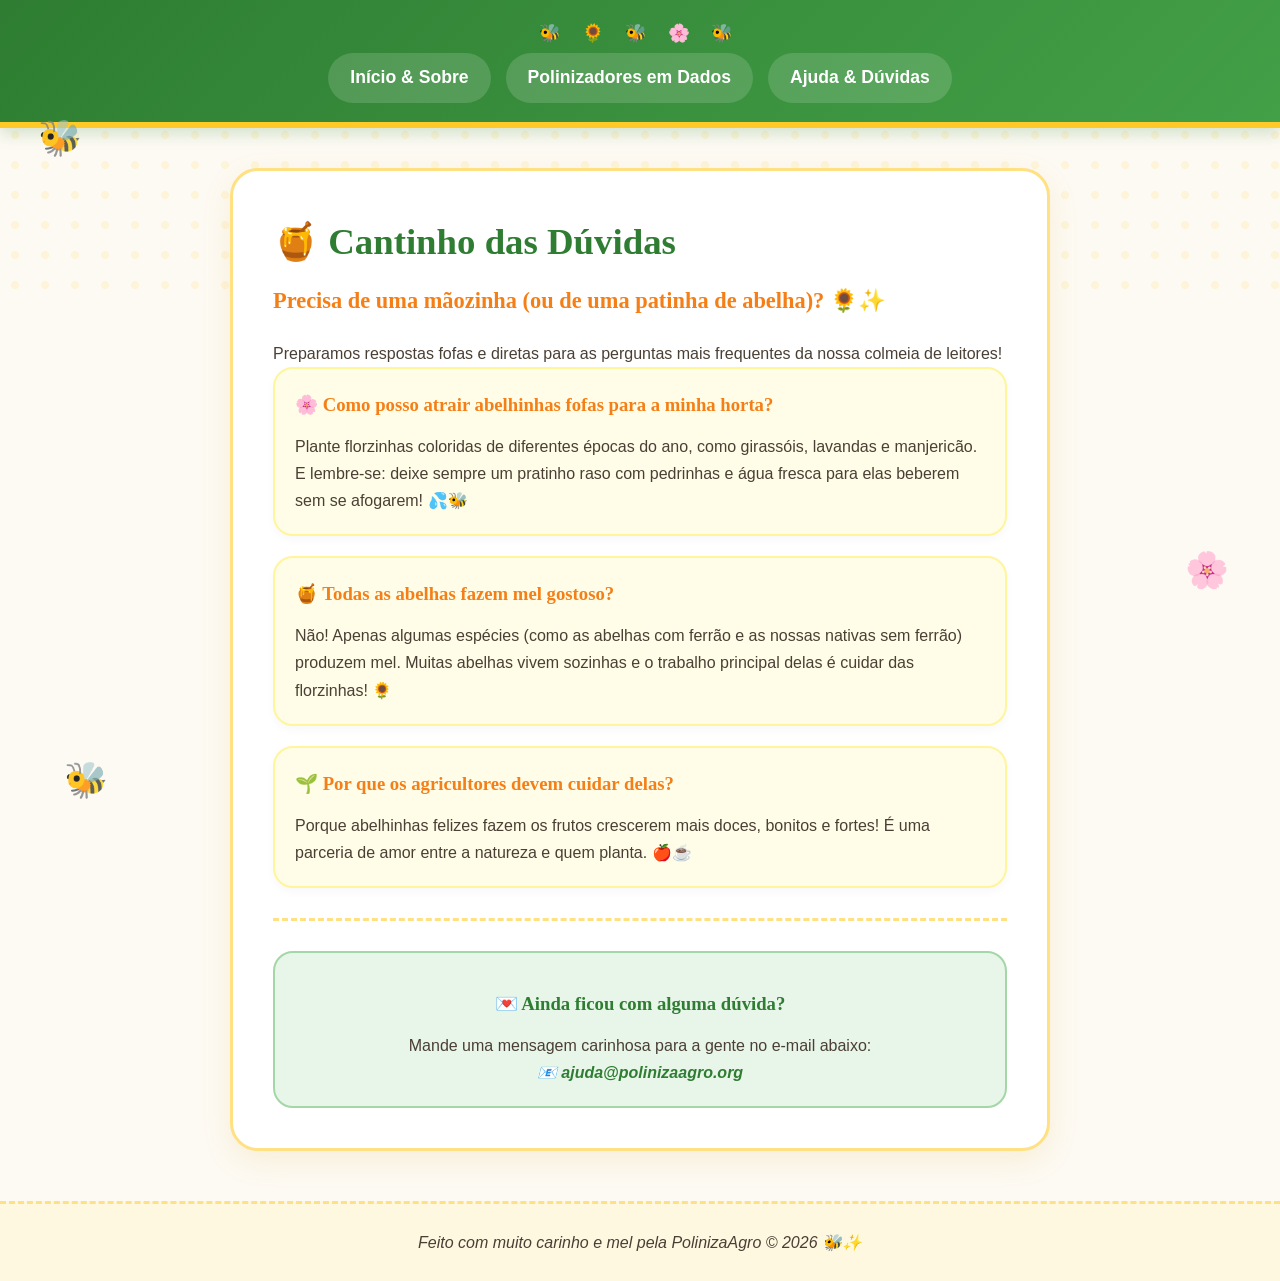
==== commit 35b1d36b: "2026agro" ====
--- a/index.html
+++ b/index.html
@@ -3,7 +3,7 @@
 <head>
     <meta charset="UTF-8">
     <meta name="viewport" content="width=device-width, initial-scale=1.0">
-    <title>Início - PolinizaAgro</title>
+    <title>Ajuda e Dúvidas - PolinizaAgro</title>
     <link rel="stylesheet" href="style.css">
 </head>
 <body>
@@ -21,23 +21,41 @@
     </header>
 
     <main>
-        <h1>🐝 Agro Forte, Futuro Sustentável</h1>
-        <h2>A Importância das Abelhas para a Agricultura e o Meio Ambiente 🌻</h2>
+        <h1>🍯 Cantinho das Dúvidas</h1>
+        <h2>Precisa de uma mãozinha (ou de uma patinha de abelha)? 🌻✨</h2>
 
-        <p>Bem-vindo ao projeto <strong>PolinizaAgro</strong>! Nosso objetivo é conscientizar sobre o papel fundamental que as abelhas desempenham na polinização das lavouras, na garantia da produção de alimentos e na preservação do equilíbrio ambiental.</p>
+        <p>Preparamos respostas fofas e diretas para as perguntas mais frequentes da nossa colmeia de leitores!</p>
 
-        <blockquote>
-            <q>Proteger as abelhas é proteger a vida, a natureza e o futuro do nosso planeta.</q>
-        </blockquote>
+        <!-- Cards de Perguntas Fofos -->
+        <div class="faq-card">
+            <h3>🌸 Como posso atrair abelhinhas fofas para a minha horta?</h3>
+            <p>Plante florzinhas coloridas de diferentes épocas do ano, como girassóis, lavandas e manjericão. E lembre-se: deixe sempre um pratinho raso com pedrinhas e água fresca para elas beberem sem se afogarem! 💦🐝</p>
+        </div>
 
-        <h3>🌱 O Equilíbrio Entre Produção e Meio Ambiente</h3>
-        <p>As abelhas desempenham um papel essencial na polinização de diversas culturas agrícolas e plantas nativas no Brasil. Sem elas, a produção de alimentos seria reduzida, impactando diretamente o agronegócio e a sustentabilidade.</p>
+        <div class="faq-card">
+            <h3>🍯 Todas as abelhas fazem mel gostoso?</h3>
+            <p>Não! Apenas algumas espécies (como as abelhas com ferrão e as nossas nativas sem ferrão) produzem mel. Muitas abelhas vivem sozinhas e o trabalho principal delas é cuidar das florzinhas! 🌻</p>
+        </div>
+
+        <div class="faq-card">
+            <h3>🌱 Por que os agricultores devem cuidar delas?</h3>
+            <p>Porque abelhinhas felizes fazem os frutos crescerem mais doces, bonitos e fortes! É uma parceria de amor entre a natureza e quem planta. 🍎☕</p>
+        </div>
+
+        <hr class="linha-fofa">
+
+        <div class="contato-box">
+            <h3>💌 Ainda ficou com alguma dúvida?</h3>
+            <p>Mande uma mensagem carinhosa para a gente no e-mail abaixo:</p>
+            <address>
+                📧 <a href="mailto:ajuda@polinizaagro.org">ajuda@polinizaagro.org</a>
+            </address>
+        </div>
     </main>
 
     <footer>
-        <address>PolinizaAgro &copy; 2026 🐝</address>
+        <address>Feito com muito carinho e mel pela PolinizaAgro &copy; 2026 🐝✨</address>
     </footer>
 
-    <script src="script.js"></script>
 </body>
 </html>
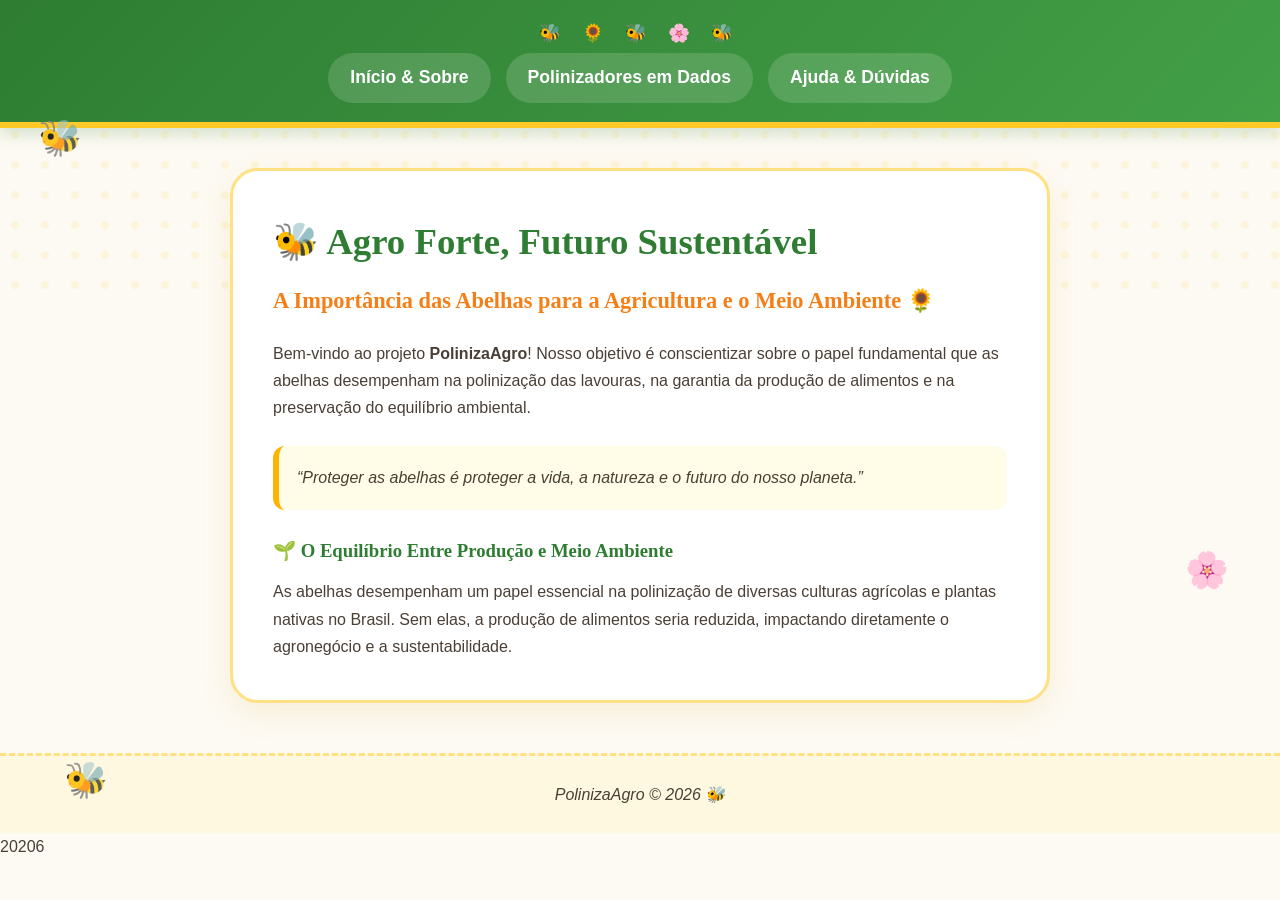
==== commit e6fd7d5d: "2006" ====
--- a/index.html
+++ b/index.html
@@ -3,7 +3,7 @@
 <head>
     <meta charset="UTF-8">
     <meta name="viewport" content="width=device-width, initial-scale=1.0">
-    <title>Ajuda e Dúvidas - PolinizaAgro</title>
+    <title>Início - PolinizaAgro</title>
     <link rel="stylesheet" href="style.css">
 </head>
 <body>
@@ -21,41 +21,23 @@
     </header>
 
     <main>
-        <h1>🍯 Cantinho das Dúvidas</h1>
-        <h2>Precisa de uma mãozinha (ou de uma patinha de abelha)? 🌻✨</h2>
+        <h1>🐝 Agro Forte, Futuro Sustentável</h1>
+        <h2>A Importância das Abelhas para a Agricultura e o Meio Ambiente 🌻</h2>
 
-        <p>Preparamos respostas fofas e diretas para as perguntas mais frequentes da nossa colmeia de leitores!</p>
+        <p>Bem-vindo ao projeto <strong>PolinizaAgro</strong>! Nosso objetivo é conscientizar sobre o papel fundamental que as abelhas desempenham na polinização das lavouras, na garantia da produção de alimentos e na preservação do equilíbrio ambiental.</p>
 
-        <!-- Cards de Perguntas Fofos -->
-        <div class="faq-card">
-            <h3>🌸 Como posso atrair abelhinhas fofas para a minha horta?</h3>
-            <p>Plante florzinhas coloridas de diferentes épocas do ano, como girassóis, lavandas e manjericão. E lembre-se: deixe sempre um pratinho raso com pedrinhas e água fresca para elas beberem sem se afogarem! 💦🐝</p>
-        </div>
+        <blockquote>
+            <q>Proteger as abelhas é proteger a vida, a natureza e o futuro do nosso planeta.</q>
+        </blockquote>
 
-        <div class="faq-card">
-            <h3>🍯 Todas as abelhas fazem mel gostoso?</h3>
-            <p>Não! Apenas algumas espécies (como as abelhas com ferrão e as nossas nativas sem ferrão) produzem mel. Muitas abelhas vivem sozinhas e o trabalho principal delas é cuidar das florzinhas! 🌻</p>
-        </div>
-
-        <div class="faq-card">
-            <h3>🌱 Por que os agricultores devem cuidar delas?</h3>
-            <p>Porque abelhinhas felizes fazem os frutos crescerem mais doces, bonitos e fortes! É uma parceria de amor entre a natureza e quem planta. 🍎☕</p>
-        </div>
-
-        <hr class="linha-fofa">
-
-        <div class="contato-box">
-            <h3>💌 Ainda ficou com alguma dúvida?</h3>
-            <p>Mande uma mensagem carinhosa para a gente no e-mail abaixo:</p>
-            <address>
-                📧 <a href="mailto:ajuda@polinizaagro.org">ajuda@polinizaagro.org</a>
-            </address>
-        </div>
+        <h3>🌱 O Equilíbrio Entre Produção e Meio Ambiente</h3>
+        <p>As abelhas desempenham um papel essencial na polinização de diversas culturas agrícolas e plantas nativas no Brasil. Sem elas, a produção de alimentos seria reduzida, impactando diretamente o agronegócio e a sustentabilidade.</p>
     </main>
 
     <footer>
-        <address>Feito com muito carinho e mel pela PolinizaAgro &copy; 2026 🐝✨</address>
+        <address>PolinizaAgro &copy; 2026 🐝</address>
     </footer>
 
+    <script src="script.js"></script>
 </body>
-</html>+</html>20206
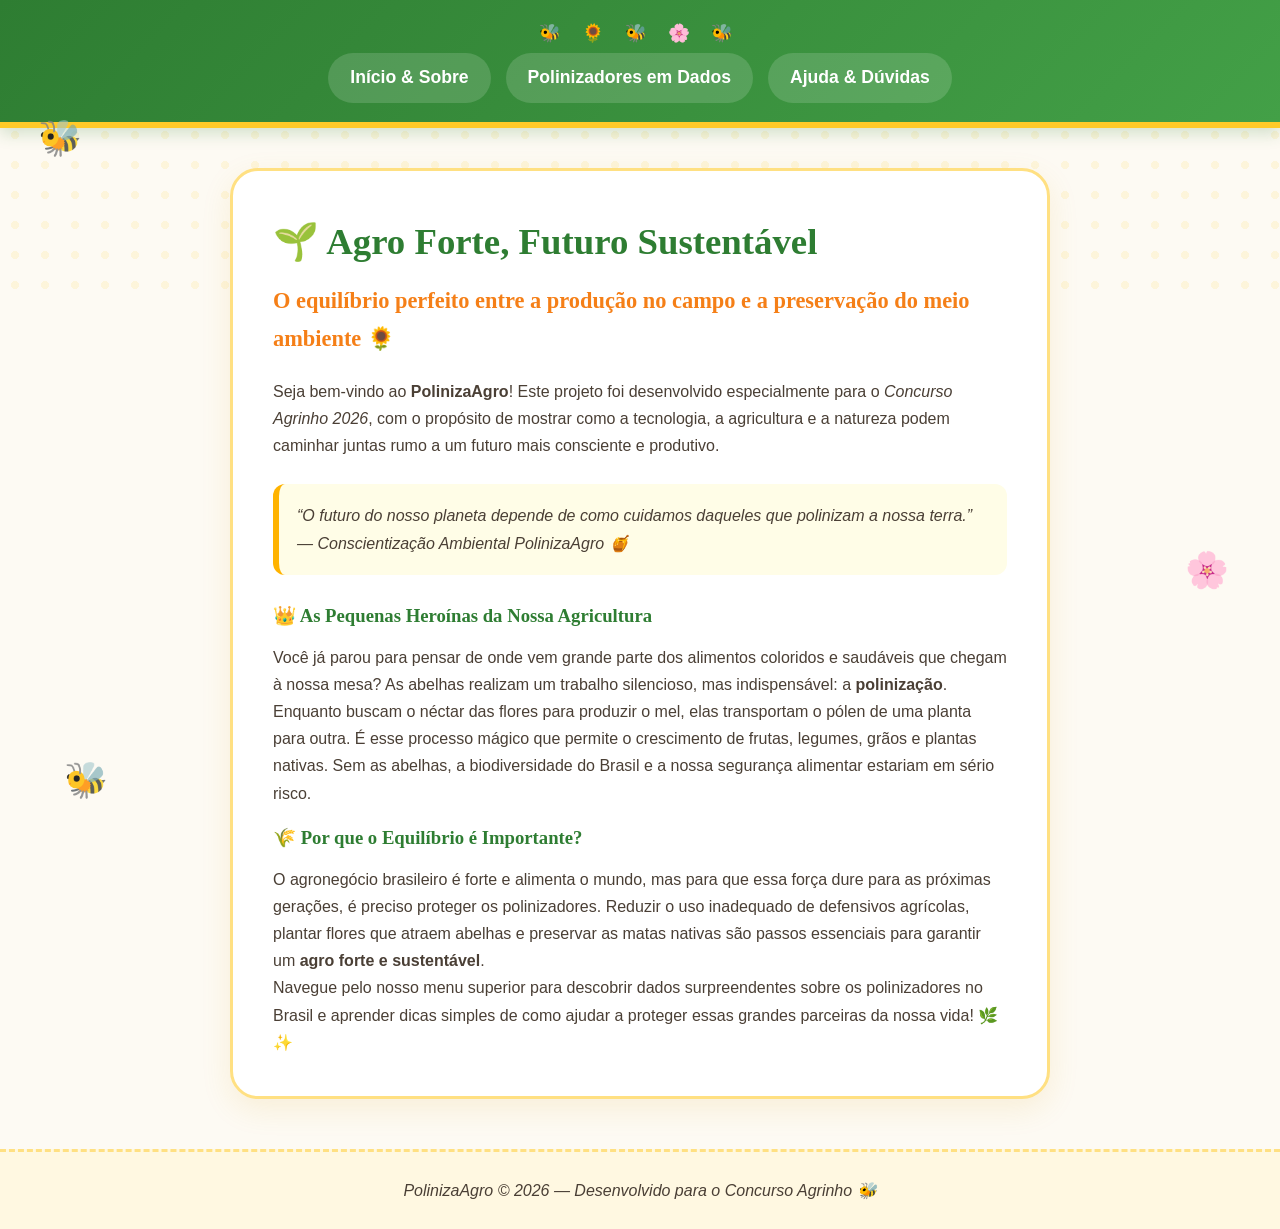
==== commit 55c6778e: "yyh" ====
--- a/index.html
+++ b/index.html
@@ -3,11 +3,12 @@
 <head>
     <meta charset="UTF-8">
     <meta name="viewport" content="width=device-width, initial-scale=1.0">
-    <title>Início - PolinizaAgro</title>
+    <title>Início & Sobre - PolinizaAgro</title>
     <link rel="stylesheet" href="style.css">
 </head>
 <body>
 
+    <!-- Abelhinhas decorativas flutuando pela tela -->
     <div class="bee-decoration bee-1">🐝</div>
     <div class="bee-decoration bee-2">🌸</div>
     <div class="bee-decoration bee-3">🐝</div>
@@ -21,23 +22,33 @@
     </header>
 
     <main>
-        <h1>🐝 Agro Forte, Futuro Sustentável</h1>
-        <h2>A Importância das Abelhas para a Agricultura e o Meio Ambiente 🌻</h2>
+        <h1>🌱 Agro Forte, Futuro Sustentável</h1>
+        <h2>O equilíbrio perfeito entre a produção no campo e a preservação do meio ambiente 🌻</h2>
 
-        <p>Bem-vindo ao projeto <strong>PolinizaAgro</strong>! Nosso objetivo é conscientizar sobre o papel fundamental que as abelhas desempenham na polinização das lavouras, na garantia da produção de alimentos e na preservação do equilíbrio ambiental.</p>
+        <p>Seja bem-vindo ao <strong>PolinizaAgro</strong>! Este projeto foi desenvolvido especialmente para o <em>Concurso Agrinho 2026</em>, com o propósito de mostrar como a tecnologia, a agricultura e a natureza podem caminhar juntas rumo a um futuro mais consciente e produtivo.</p>
 
+        <!-- Bloco de Destaque -->
         <blockquote>
-            <q>Proteger as abelhas é proteger a vida, a natureza e o futuro do nosso planeta.</q>
+            <q>O futuro do nosso planeta depende de como cuidamos daqueles que polinizam a nossa terra.</q>
+            <br>
+            <cite>— Conscientização Ambiental PolinizaAgro 🍯</cite>
         </blockquote>
 
-        <h3>🌱 O Equilíbrio Entre Produção e Meio Ambiente</h3>
-        <p>As abelhas desempenham um papel essencial na polinização de diversas culturas agrícolas e plantas nativas no Brasil. Sem elas, a produção de alimentos seria reduzida, impactando diretamente o agronegócio e a sustentabilidade.</p>
+        <h3>👑 As Pequenas Heroínas da Nossa Agricultura</h3>
+        <p>Você já parou para pensar de onde vem grande parte dos alimentos coloridos e saudáveis que chegam à nossa mesa? As abelhas realizam um trabalho silencioso, mas indispensável: a <strong>polinização</strong>.</p>
+        
+        <p>Enquanto buscam o néctar das flores para produzir o mel, elas transportam o pólen de uma planta para outra. É esse processo mágico que permite o crescimento de frutas, legumes, grãos e plantas nativas. Sem as abelhas, a biodiversidade do Brasil e a nossa segurança alimentar estariam em sério risco.</p>
+
+        <h3>🌾 Por que o Equilíbrio é Importante?</h3>
+        <p>O agronegócio brasileiro é forte e alimenta o mundo, mas para que essa força dure para as próximas gerações, é preciso proteger os polinizadores. Reduzir o uso inadequado de defensivos agrícolas, plantar flores que atraem abelhas e preservar as matas nativas são passos essenciais para garantir um <strong>agro forte e sustentável</strong>.</p>
+
+        <p>Navegue pelo nosso menu superior para descobrir dados surpreendentes sobre os polinizadores no Brasil e aprender dicas simples de como ajudar a proteger essas grandes parceiras da nossa vida! 🌿✨</p>
     </main>
 
     <footer>
-        <address>PolinizaAgro &copy; 2026 🐝</address>
+        <address>PolinizaAgro &copy; 2026 — Desenvolvido para o Concurso Agrinho 🐝</address>
     </footer>
 
     <script src="script.js"></script>
 </body>
-</html>20206+</html>
